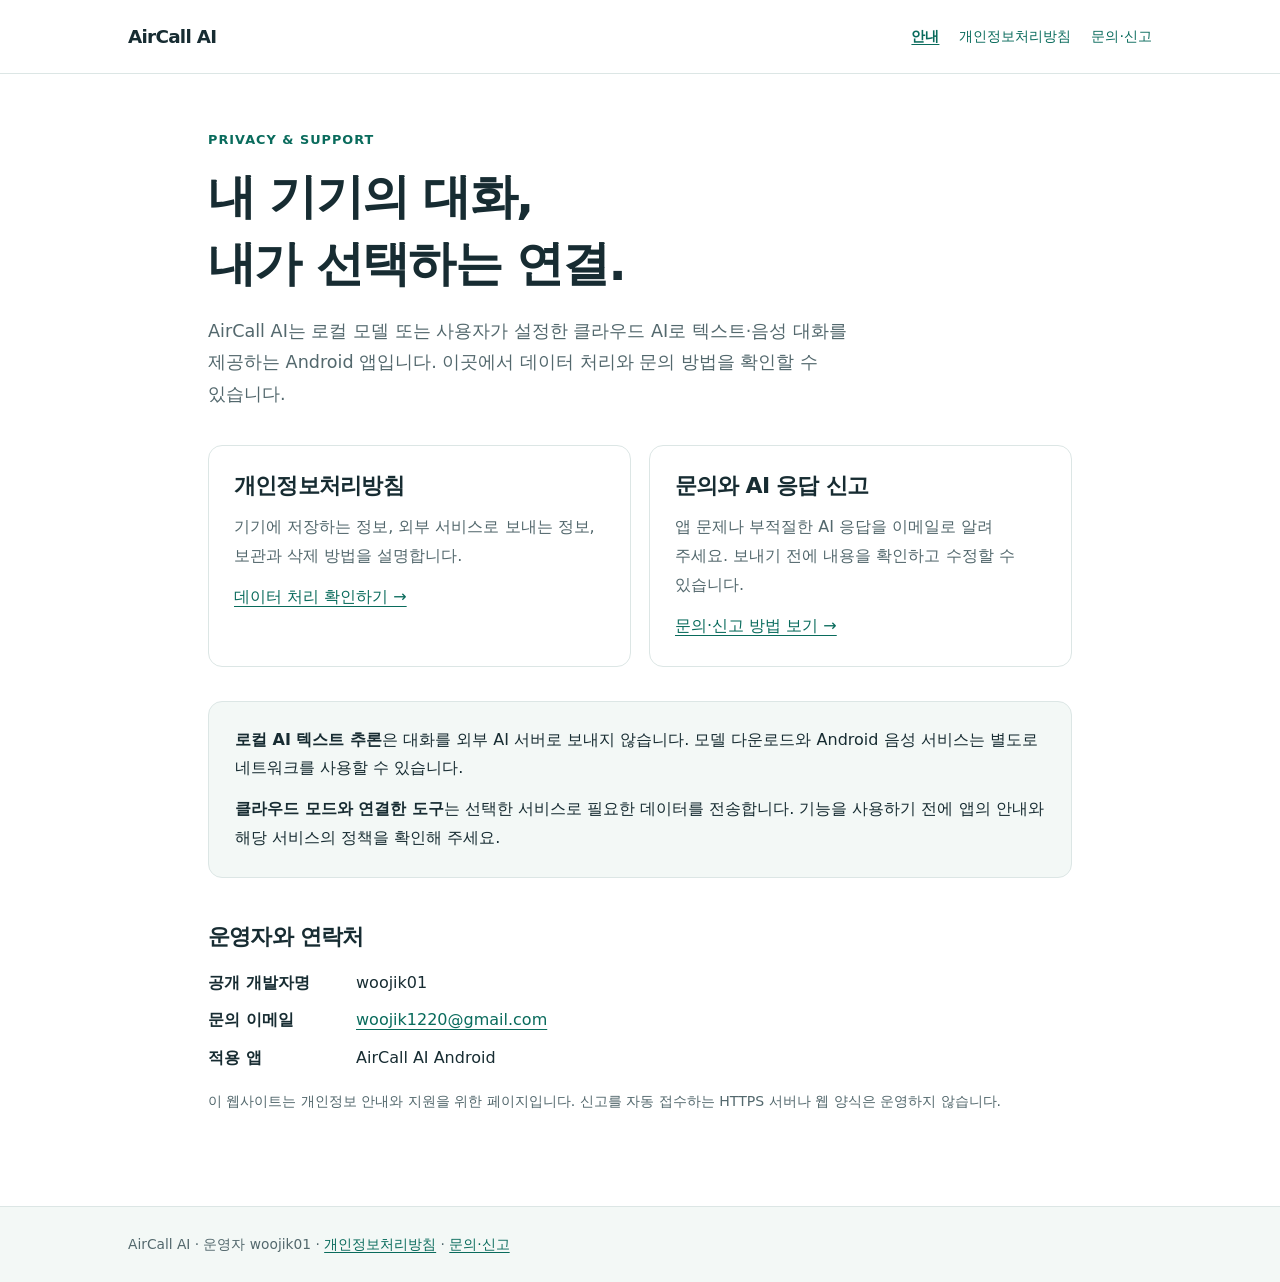
==== index.html @ 27fa4282 "Publish AirCall AI privacy and support pages" ====
<!doctype html>
<html lang="ko">
<head>
  <meta charset="utf-8">
  <meta name="viewport" content="width=device-width, initial-scale=1">
  <meta name="description" content="AirCall AI Android 앱의 개인정보처리방침, 지원 및 AI 응답 신고 안내입니다.">
  <meta name="referrer" content="strict-origin-when-cross-origin">
  <meta http-equiv="Content-Security-Policy" content="default-src 'self'; script-src 'none'; style-src 'self'; object-src 'none'; base-uri 'self'; form-action 'none'">
  <title>AirCall AI · 개인정보와 지원</title>
  <link rel="stylesheet" href="site.css">
</head>
<body>
  <a class="skip" href="#main">본문으로 이동</a>
  <header class="site-header"><div class="bar">
    <a class="brand" href="index.html">AirCall AI</a>
    <nav aria-label="주 메뉴"><a href="index.html" aria-current="page">안내</a><a href="privacy-policy.html">개인정보처리방침</a><a href="support.html">문의·신고</a></nav>
  </div></header>
  <main id="main">
    <div class="eyebrow">Privacy &amp; Support</div>
    <h1>내 기기의 대화,<br>내가 선택하는 연결.</h1>
    <p class="lead">AirCall AI는 로컬 모델 또는 사용자가 설정한 클라우드 AI로 텍스트·음성 대화를 제공하는 Android 앱입니다. 이곳에서 데이터 처리와 문의 방법을 확인할 수 있습니다.</p>
    <div class="cards">
      <section class="card"><h2>개인정보처리방침</h2><p>기기에 저장하는 정보, 외부 서비스로 보내는 정보, 보관과 삭제 방법을 설명합니다.</p><a href="privacy-policy.html">데이터 처리 확인하기 →</a></section>
      <section class="card"><h2>문의와 AI 응답 신고</h2><p>앱 문제나 부적절한 AI 응답을 이메일로 알려 주세요. 보내기 전에 내용을 확인하고 수정할 수 있습니다.</p><a href="support.html">문의·신고 방법 보기 →</a></section>
    </div>
    <section class="panel" aria-label="주요 안내">
      <p><strong>로컬 AI 텍스트 추론</strong>은 대화를 외부 AI 서버로 보내지 않습니다. 모델 다운로드와 Android 음성 서비스는 별도로 네트워크를 사용할 수 있습니다.</p>
      <p><strong>클라우드 모드와 연결한 도구</strong>는 선택한 서비스로 필요한 데이터를 전송합니다. 기능을 사용하기 전에 앱의 안내와 해당 서비스의 정책을 확인해 주세요.</p>
    </section>
    <h2>운영자와 연락처</h2>
    <dl><dt>공개 개발자명</dt><dd>woojik01</dd><dt>문의 이메일</dt><dd><a href="mailto:woojik1220@gmail.com">woojik1220@gmail.com</a></dd><dt>적용 앱</dt><dd>AirCall AI Android</dd></dl>
    <p class="small">이 웹사이트는 개인정보 안내와 지원을 위한 페이지입니다. 신고를 자동 접수하는 HTTPS 서버나 웹 양식은 운영하지 않습니다.</p>
  </main>
  <footer><div class="footer-inner">AirCall AI · 운영자 woojik01 · <a href="privacy-policy.html">개인정보처리방침</a> · <a href="support.html">문의·신고</a></div></footer>
</body>
</html>
---- site.css ----
:root{color-scheme:light;--ink:#172c32;--muted:#53686d;--line:#dce6e5;--accent:#096b5c;--surface:#f3f8f6;--paper:#fff}
*{box-sizing:border-box}
html{scroll-behavior:smooth}
body{margin:0;background:var(--paper);color:var(--ink);font-family:system-ui,-apple-system,BlinkMacSystemFont,"Segoe UI",sans-serif;line-height:1.8;word-break:keep-all;overflow-wrap:anywhere}
a{color:var(--accent);text-underline-offset:.22em}
a:hover{text-decoration-thickness:2px}
a:focus-visible{outline:3px solid var(--accent);outline-offset:5px;border-radius:2px}
.skip{position:absolute;left:16px;top:-100px;background:var(--paper);padding:8px 16px;z-index:5}.skip:focus{top:12px}
.site-header{border-bottom:1px solid var(--line);background:var(--paper)}
.bar{max-width:1080px;margin:auto;padding:20px 28px;display:flex;align-items:center;justify-content:space-between;gap:16px;flex-wrap:wrap}
.brand{font-size:1.15rem;font-weight:750;color:var(--ink);text-decoration:none;letter-spacing:-.04em}
nav{display:flex;gap:20px;flex-wrap:wrap;font-size:.9rem}nav a{text-decoration:none}nav a[aria-current=page]{font-weight:750;text-decoration:underline}
main{max-width:920px;margin:0 auto;padding:54px 28px 80px}
.eyebrow{font-size:.8rem;font-weight:700;letter-spacing:.08em;color:var(--accent);text-transform:uppercase}
h1,h2,h3{line-height:1.4;letter-spacing:-.035em}h1{font-size:clamp(2rem,5vw,3rem);margin:12px 0 18px}h2{font-size:1.38rem;margin:44px 0 16px}h3{font-size:1.08rem;margin:26px 0 8px}
p{margin:12px 0}.lead{font-size:1.1rem;max-width:680px;color:var(--muted)}.meta{font-size:.9rem;color:var(--muted)}
.panel{margin:28px 0;padding:24px 26px;background:var(--surface);border:1px solid var(--line);border-radius:14px}.panel p:first-child{margin-top:0}.panel p:last-child{margin-bottom:0}
.cards{display:grid;grid-template-columns:repeat(2,minmax(0,1fr));gap:18px;margin:34px 0}.card{padding:25px;border:1px solid var(--line);border-radius:14px}.card h2{margin:0 0 12px}.card p{color:var(--muted)}
.button{display:inline-block;padding:10px 18px;background:var(--accent);color:#fff;border-radius:8px;text-decoration:none;font-weight:650;margin-top:12px}
.toc{padding:20px 24px;border-left:4px solid var(--accent);background:var(--surface)}.toc ol{margin:6px 0;padding-left:22px}.toc a{font-size:.95rem}
ul,ol{padding-left:24px}li{margin:8px 0}
dl{display:grid;grid-template-columns:130px 1fr;gap:9px 18px}dt{font-weight:650}dd{margin:0}
.data-flow{border-top:1px solid var(--line);padding:18px 0}.data-flow h3{margin-top:0}.data-flow p{margin:8px 0}.label{font-weight:650}
.small{font-size:.88rem;color:var(--muted)}
footer{border-top:1px solid var(--line);background:var(--surface)}.footer-inner{max-width:1080px;margin:auto;padding:25px 28px;font-size:.86rem;color:var(--muted)}
@media(max-width:600px){.bar{padding:18px 20px;gap:8px}nav{gap:14px;font-size:.82rem}main{padding:36px 20px 54px}h2{margin-top:34px}.panel{padding:20px}.cards{grid-template-columns:1fr}.card{padding:22px}dl{grid-template-columns:1fr;gap:0}dd{margin-bottom:12px}.footer-inner{padding:22px 20px}}
@media(prefers-reduced-motion:reduce){html{scroll-behavior:auto}}
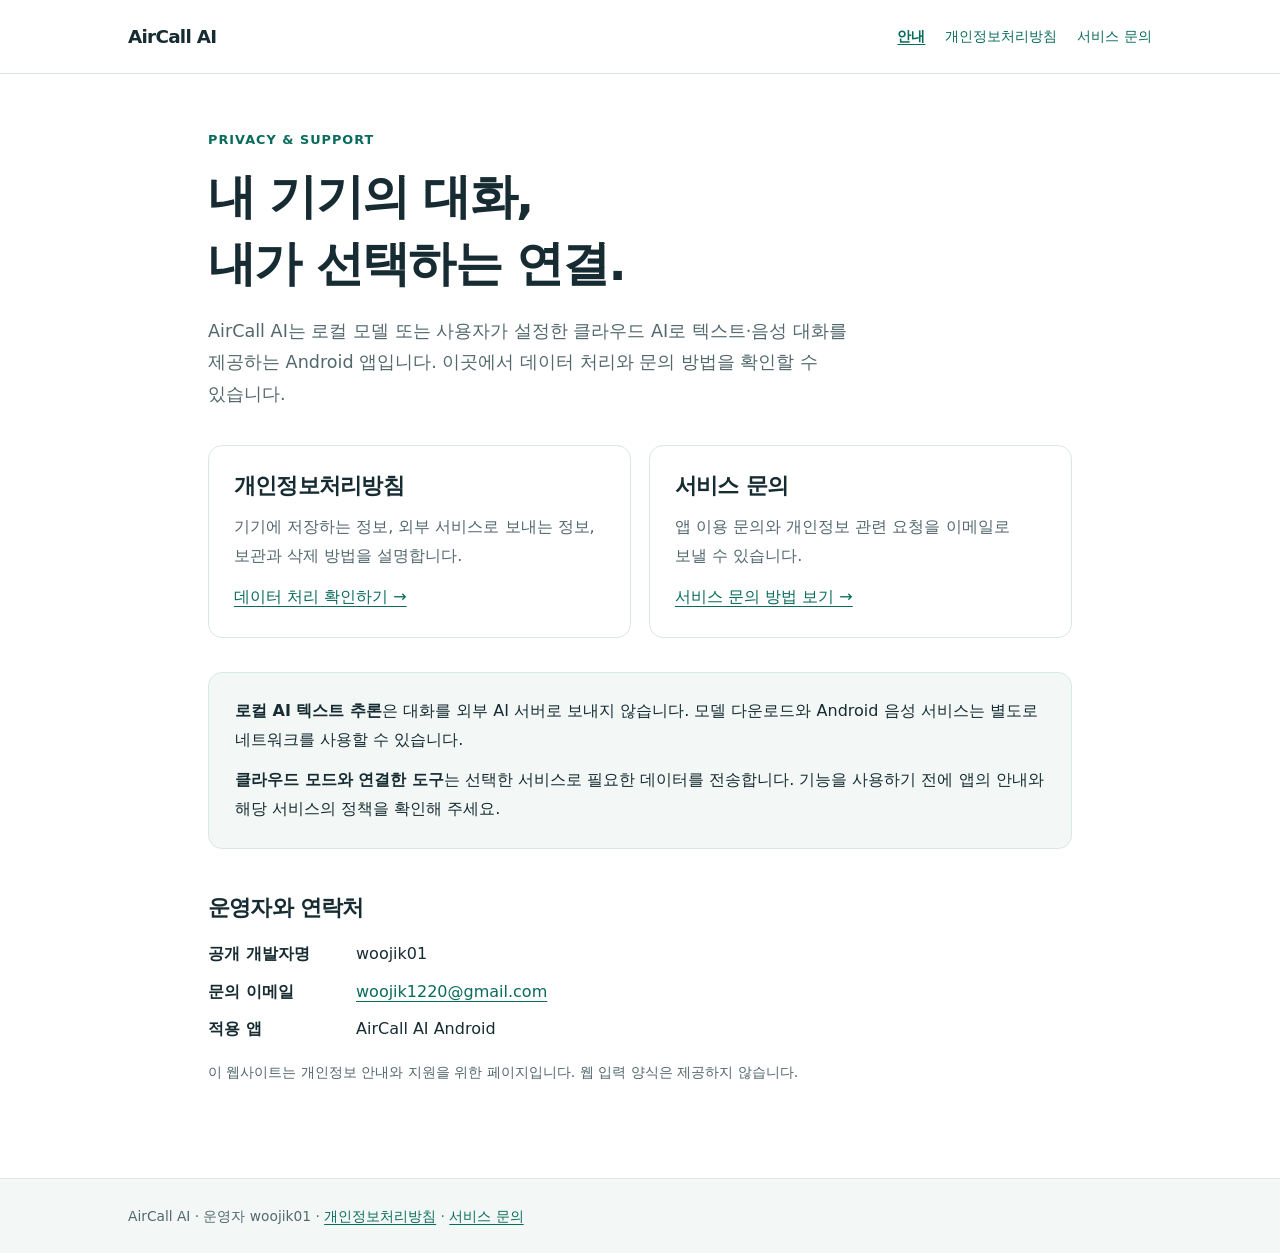
==== commit 1c146593: "Update public privacy and support pages for removed response reporting" ====
--- a/index.html
+++ b/index.html
@@ -3,7 +3,7 @@
 <head>
   <meta charset="utf-8">
   <meta name="viewport" content="width=device-width, initial-scale=1">
-  <meta name="description" content="AirCall AI Android 앱의 개인정보처리방침, 지원 및 AI 응답 신고 안내입니다.">
+  <meta name="description" content="AirCall AI Android 앱의 개인정보처리방침, 지원 및 서비스 문의 안내입니다.">
   <meta name="referrer" content="strict-origin-when-cross-origin">
   <meta http-equiv="Content-Security-Policy" content="default-src 'self'; script-src 'none'; style-src 'self'; object-src 'none'; base-uri 'self'; form-action 'none'">
   <title>AirCall AI · 개인정보와 지원</title>
@@ -13,7 +13,7 @@
   <a class="skip" href="#main">본문으로 이동</a>
   <header class="site-header"><div class="bar">
     <a class="brand" href="index.html">AirCall AI</a>
-    <nav aria-label="주 메뉴"><a href="index.html" aria-current="page">안내</a><a href="privacy-policy.html">개인정보처리방침</a><a href="support.html">문의·신고</a></nav>
+    <nav aria-label="주 메뉴"><a href="index.html" aria-current="page">안내</a><a href="privacy-policy.html">개인정보처리방침</a><a href="support.html">서비스 문의</a></nav>
   </div></header>
   <main id="main">
     <div class="eyebrow">Privacy &amp; Support</div>
@@ -21,7 +21,7 @@
     <p class="lead">AirCall AI는 로컬 모델 또는 사용자가 설정한 클라우드 AI로 텍스트·음성 대화를 제공하는 Android 앱입니다. 이곳에서 데이터 처리와 문의 방법을 확인할 수 있습니다.</p>
     <div class="cards">
       <section class="card"><h2>개인정보처리방침</h2><p>기기에 저장하는 정보, 외부 서비스로 보내는 정보, 보관과 삭제 방법을 설명합니다.</p><a href="privacy-policy.html">데이터 처리 확인하기 →</a></section>
-      <section class="card"><h2>문의와 AI 응답 신고</h2><p>앱 문제나 부적절한 AI 응답을 이메일로 알려 주세요. 보내기 전에 내용을 확인하고 수정할 수 있습니다.</p><a href="support.html">문의·신고 방법 보기 →</a></section>
+      <section class="card"><h2>서비스 문의</h2><p>앱 이용 문의와 개인정보 관련 요청을 이메일로 보낼 수 있습니다.</p><a href="support.html">서비스 문의 방법 보기 →</a></section>
     </div>
     <section class="panel" aria-label="주요 안내">
       <p><strong>로컬 AI 텍스트 추론</strong>은 대화를 외부 AI 서버로 보내지 않습니다. 모델 다운로드와 Android 음성 서비스는 별도로 네트워크를 사용할 수 있습니다.</p>
@@ -29,8 +29,8 @@
     </section>
     <h2>운영자와 연락처</h2>
     <dl><dt>공개 개발자명</dt><dd>woojik01</dd><dt>문의 이메일</dt><dd><a href="mailto:woojik1220@gmail.com">woojik1220@gmail.com</a></dd><dt>적용 앱</dt><dd>AirCall AI Android</dd></dl>
-    <p class="small">이 웹사이트는 개인정보 안내와 지원을 위한 페이지입니다. 신고를 자동 접수하는 HTTPS 서버나 웹 양식은 운영하지 않습니다.</p>
+    <p class="small">이 웹사이트는 개인정보 안내와 지원을 위한 페이지입니다. 웹 입력 양식은 제공하지 않습니다.</p>
   </main>
-  <footer><div class="footer-inner">AirCall AI · 운영자 woojik01 · <a href="privacy-policy.html">개인정보처리방침</a> · <a href="support.html">문의·신고</a></div></footer>
+  <footer><div class="footer-inner">AirCall AI · 운영자 woojik01 · <a href="privacy-policy.html">개인정보처리방침</a> · <a href="support.html">서비스 문의</a></div></footer>
 </body>
 </html>
